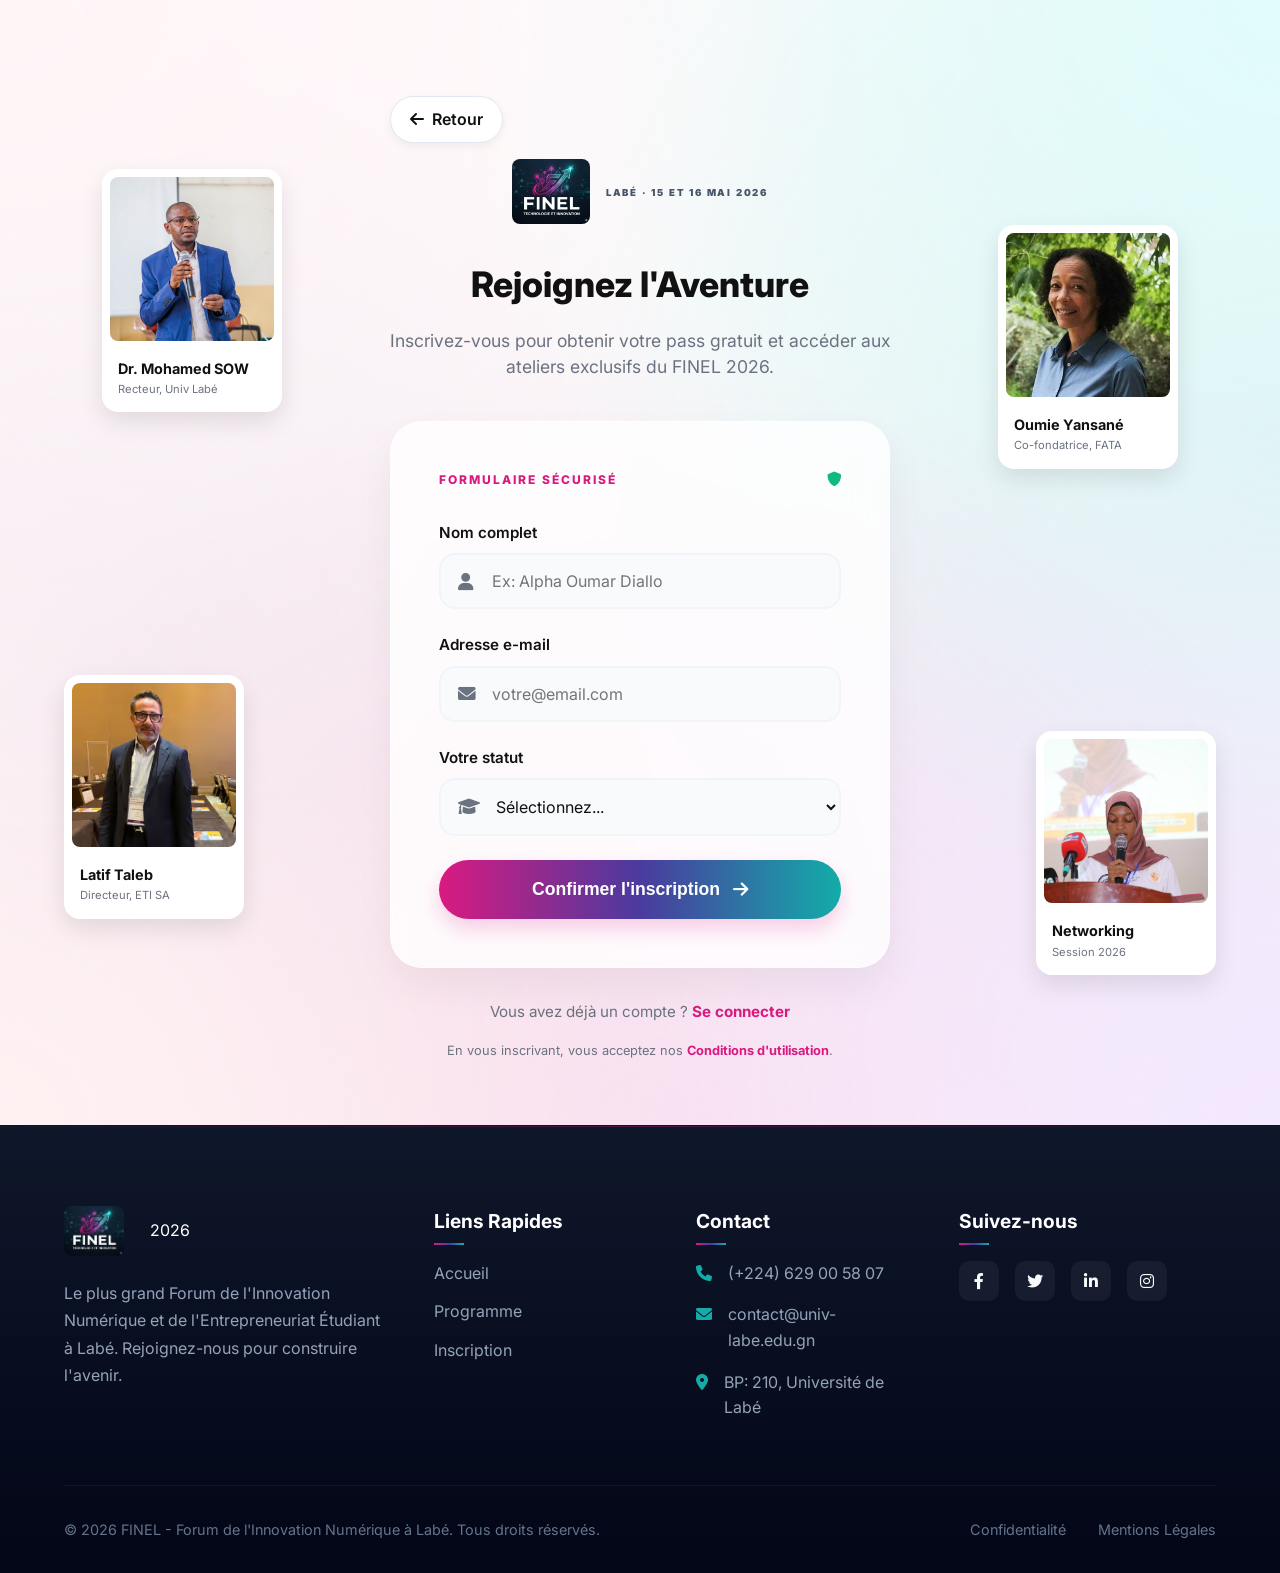
==== inscription.html @ d8000e67 "Ajout des pages" ====
<!DOCTYPE html>
<html lang="fr">
<head>
    <meta charset="UTF-8">
    <meta name="viewport" content="width=device-width, initial-scale=1.0">
    <title>Inscription | FINEL 2026</title>
    <link href="https://fonts.googleapis.com/css2?family=Inter:wght@400;600;700;800&display=swap" rel="stylesheet">
    <link rel="stylesheet" href="https://cdnjs.cloudflare.com/ajax/libs/font-awesome/6.0.0/css/all.min.css">
    <link rel="stylesheet" href="style.css">
</head>
<body>
    <main class="reg-page">
        <div class="mesh-gradient"></div>

        <!-- Floating Cards Décoratives -->
        <div class="floating-card card-1">
            <img src="images/recteur.jpg" alt="Speaker">
            <div class="card-info">
                <h4>Dr. Mohamed SOW</h4>
                <p>Recteur, Univ Labé</p>
            </div>
        </div>
        <div class="floating-card card-2">
            <img src="images/M. Latif Taleb.jpg" alt="Speaker">
            <div class="card-info">
                <h4>Latif Taleb</h4>
                <p>Directeur, ETI SA</p>
            </div>
        </div>
        <div class="floating-card card-3">
            <img src="images/Fata.jpg" alt="Speaker">
            <div class="card-info">
                <h4>Oumie Yansané</h4>
                <p>Co-fondatrice, FATA</p>
            </div>
        </div>
        <div class="floating-card card-4">
            <img src="images/eve4.jpg" alt="Event">
            <div class="card-info">
                <h4>Networking</h4>
                <p>Session 2026</p>
            </div>
        </div>

        <div class="reg-container">
            <div class="back-link-container" style="text-align: left; margin-bottom: 1rem;">
                <a href="javascript:history.back()" class="back-btn">
                    <i class="fas fa-arrow-left"></i> Retour
                </a>
            </div>
            <div class="reg-logo">
                <a href="index.html" class="logo" style="justify-content: center;">
                    <img src="images/Mon logo-FINEL.png" alt="Logo">
                    <div class="logo-text" style="text-align: left;">
                        <div class="logo-sub">LABÉ &middot; 15 ET 16 MAI 2026</div>
                    </div>
                </a>
            </div>

            <div class="reg-header">
                <h2>Rejoignez l'Aventure</h2>
                <p>Inscrivez-vous pour obtenir votre pass gratuit et accéder aux ateliers exclusifs du FINEL 2026.</p>
            </div>

            <div class="reg-form-card">
                <div style="display: flex; justify-content: space-between; align-items: center; margin-bottom: 2rem;">
                    <span style="font-size: 0.75rem; font-weight: 800; color: var(--secondary); text-transform: uppercase; letter-spacing: 2px;">Formulaire sécurisé</span>
                    <i class="fas fa-shield-alt" style="color: #10b981; font-size: 0.9rem;" title="Données protégées"></i>
                </div>
                <form id="registrationForm" onsubmit="showToast(); return false;">
                    <div class="form-group">
                        <label for="nom">Nom complet</label>
                        <div class="input-wrapper">
                            <i class="fas fa-user"></i>
                            <input type="text" id="nom" placeholder="Ex: Alpha Oumar Diallo" required>
                        </div>
                    </div>
                    <div class="form-group">
                        <label for="email">Adresse e-mail</label>
                        <div class="input-wrapper">
                            <i class="fas fa-envelope"></i>
                            <input type="email" id="email" placeholder="votre@email.com" required>
                        </div>
                    </div>
                    <div class="form-group">
                        <label for="statut">Votre statut</label>
                        <div class="input-wrapper">
                            <i class="fas fa-graduation-cap"></i>
                            <select id="statut" required>
                                <option value="">Sélectionnez...</option>
                                <option value="etudiant">Étudiant à l'Université de Labé</option>
                                <option value="externe">Étudiant externe</option>
                                <option value="pro">Professionnel / Entrepreneur</option>
                            </select>
                        </div>
                    </div>
                    <button type="submit" class="btn-reg">
                        <span>Confirmer l'inscription</span>
                        <i class="fas fa-arrow-right"></i>
                    </button>
                </form>
            </div>

            <div class="reg-footer">
                <p>Vous avez déjà un compte ? <a href="#">Se connecter</a></p>
                <p style="margin-top: 1rem; font-size: 0.8rem;">En vous inscrivant, vous acceptez nos <a href="#">Conditions d'utilisation</a>.</p>
            </div>
        </div>
    </main>

    <footer class="footer">
        <div class="footer-container">
            <div class="footer-grid">
                <div class="footer-col footer-about">
                    <a href="index.html" class="logo" style="color: white; margin-bottom: 1.5rem;">
                        <img src="images/Mon logo-FINEL.png" alt="Logo" style="height: 50px; margin-right: 10px; border-radius: 8px;">
                        <span>2026</span>
                    </a>
                    <p>Le plus grand Forum de l'Innovation Numérique et de l'Entrepreneuriat Étudiant à Labé. Rejoignez-nous pour construire l'avenir.</p>
                </div>
                <div class="footer-col footer-links">
                    <h4>Liens Rapides</h4>
                    <ul>
                        <li><a href="index.html">Accueil</a></li>
                        <li><a href="programme.html">Programme</a></li>
                        <li><a href="inscription.html">Inscription</a></li>
                    </ul>
                </div>
                <div class="footer-col footer-contact">
                    <h4>Contact</h4>
                    <div class="footer-contact-info">
                        <div class="footer-contact-item">
                            <i class="fas fa-phone"></i>
                            <span>(+224) 629 00 58 07</span>
                        </div>
                        <div class="footer-contact-item">
                            <i class="fas fa-envelope"></i>
                            <span>contact@univ-labe.edu.gn</span>
                        </div>
                        <div class="footer-contact-item">
                            <i class="fas fa-map-marker-alt"></i>
                            <span>BP: 210, Université de Labé</span>
                        </div>
                    </div>
                </div>
                <div class="footer-col footer-social">
                    <h4>Suivez-nous</h4>
                    <div class="footer-social-links">
                        <a href="#"><i class="fab fa-facebook-f"></i></a>
                        <a href="#"><i class="fab fa-twitter"></i></a>
                        <a href="#"><i class="fab fa-linkedin-in"></i></a>
                        <a href="#"><i class="fab fa-instagram"></i></a>
                    </div>
                </div>
            </div>
            <div class="footer-bottom">
                <p>&copy; 2026 FINEL - Forum de l'Innovation Numérique à Labé. Tous droits réservés.</p>
                <div class="footer-bottom-links">
                    <a href="#">Confidentialité</a>
                    <a href="#">Mentions Légales</a>
                </div>
            </div>
        </div>
    </footer>
    <!-- Custom Toast Notification / Success Modal -->
    <div id="successToast" class="toast-notification">
        <h4>Félicitations !</h4>
        <p>Merci pour votre inscription. Votre pass gratuit est en cours de génération.</p>
        <p>À très bientôt au FINEL !</p>
        <div style="display: flex; gap: 1rem; margin-top: 1rem;">
            <button class="toast-btn" onclick="generateCertificate()">Générer mon attestation</button>
            <button class="toast-btn" style="background: rgba(255,255,255,0.1); border: 1px solid rgba(255,255,255,0.2);" onclick="hideToast()">Fermer</button>
        </div>
    </div>

    <!-- Participant Pass Modal (Hidden by default) -->
    <div id="certificateModal" class="certificate-modal">
        <div class="certificate-content badge-format" id="certificatePrintable">
            <div class="badge-mesh"></div>
            <div class="badge-content">
                <div class="badge-header">
                    <img src="images/Mon logo-FINEL.png" alt="Logo FINEL" class="badge-logo">
                    <div class="badge-event-info">
                        <span class="badge-event-name">FINEL 2026</span>
                        <span class="badge-event-loc">LABÉ &middot; GUINÉE</span>
                    </div>
                </div>
                
                <div class="badge-body">
                    <div class="badge-label">PASS PARTICIPANT OFFICIEL</div>
                    <h2 id="certUserName" class="badge-user-name">ALPHA OUMAR DIALLO</h2>
                    <p class="badge-role">Participant Innovation</p>
                </div>
                
                <div class="badge-footer">
                    <div class="badge-qr">
                        <i class="fas fa-qrcode"></i>
                    </div>
                    <div class="badge-dates">
                        <p>15-16 MAI</p>
                        <p>2026</p>
                    </div>
                </div>
            </div>
            <div class="badge-accent-line"></div>
        </div>
        <div class="cert-actions">
            <button class="toast-btn" onclick="window.print()" style="padding: 1rem 2rem;">Télécharger mon Pass (PDF)</button>
            <button class="toast-btn" style="background: rgba(255,255,255,0.1); border: 1px solid rgba(255,255,255,0.2);" onclick="closeCert()">Retour</button>
        </div>
    </div>

    <script>
        function showToast() {
            const toast = document.getElementById('successToast');
            toast.classList.add('active');
            
            // On ne ferme pas automatiquement si on veut que l'utilisateur génère son attestation
        }

        function hideToast() {
            const toast = document.getElementById('successToast');
            toast.classList.remove('active');
            document.getElementById('registrationForm').reset();
        }

        function generateCertificate() {
            const name = document.getElementById('nom').value;
            if (!name) return;
            
            document.getElementById('certUserName').innerText = name.toUpperCase();
            document.getElementById('successToast').classList.remove('active');
            document.getElementById('certificateModal').classList.add('active');
        }

        function closeCert() {
            document.getElementById('certificateModal').classList.remove('active');
            document.getElementById('registrationForm').reset();
        }
    </script>
</body>
</html>
---- style.css ----
/* Design System */
:root {
  --primary: #4A3B9E; /* Deep Purple */
  --secondary: #D91A80; /* Magenta */
  --accent: #13ACA9; /* Cyan */
  --btn-grad: linear-gradient(90deg, #D91A80 0%, #4A3B9E 50%, #13ACA9 100%);
  --bg-light: #F4F5F7; /* Light Gray from image */
  --bg-dark: #111827;
  --text-main: #111111;
  --text-light: #6b7280;
  --white: #ffffff;
}

* { margin: 0; padding: 0; box-sizing: border-box; }
body { font-family: 'Inter', system-ui, -apple-system, sans-serif; background-color: var(--bg-light); color: var(--text-main); line-height: 1.6; }
a { text-decoration: none; color: inherit; }
ul { list-style: none; }

/* Navigation */
header { background: rgba(244, 245, 247, 0.95); backdrop-filter: blur(10px); position: sticky; top: 0; z-index: 100; box-shadow: 0 4px 6px -1px rgba(0,0,0,0.05); padding: 1rem 5%; display: flex; justify-content: space-between; align-items: center; }
.logo { 
  display: flex; 
  align-items: center; 
  gap: 1rem; 
}

.logo img {
  height: 65px;
  border-radius: 8px;
}

.logo-text {
  display: flex;
  flex-direction: column;
  line-height: 1;
}

.logo-main {
  font-size: 2.2rem;
  font-weight: 800;
  color: var(--text-main);
  letter-spacing: -1px;
}

/* Programme Hero Slider */
.programme-hero {
  position: relative;
  height: 50vh;
  display: flex;
  align-items: center;
  justify-content: center;
  color: white;
  overflow: hidden;
  text-align: center;
}

.programme-hero .hero-slider {
  position: absolute;
  top: 0; left: 0; width: 100%; height: 100%;
  z-index: 0;
}

.programme-hero .hero-content {
  position: relative;
  z-index: 2;
  padding: 0 5%;
}

.programme-hero::after {
  content: '';
  position: absolute;
  top: 0; left: 0; width: 100%; height: 100%;
  background: rgba(15, 23, 42, 0.4);
  z-index: 1;
}

.logo-sub {
  font-size: 0.6rem;
  font-weight: 900;
  color: #475569;
  letter-spacing: 1.8px;
  text-transform: uppercase;
  margin-top: 4px;
}

/* Hide the separate date if it's still in the HTML, we'll merge it */
.header-date { display: none; }

nav { display: flex; gap: 2rem; }
nav a { font-weight: 600; color: var(--text-main); transition: color 0.3s; }
nav a:hover, nav a.active { color: var(--secondary); }

/* The specific Button requested by User */
.btn { 
  display: inline-block; 
  padding: 0.6rem 2rem; 
  background: var(--btn-grad); 
  color: var(--white); 
  font-weight: 500; 
  font-size: 1rem;
  border-radius: 50px; 
  border: 1.5px solid #111; 
  transition: transform 0.2s, box-shadow 0.2s, opacity 0.3s; 
  cursor: pointer; 
}
.btn:hover { 
  transform: translateY(-2px); 
  box-shadow: 0 4px 10px rgba(0,0,0,0.15); 
  opacity: 0.9;
  color: var(--white) !important;
}

.btn-outline { 
  background: transparent; 
  border: 1.5px solid var(--white); 
  color: var(--white); 
  font-weight: 500;
  border-radius: 50px;
}
.btn-outline:hover { 
  background: var(--white); 
  color: #111 !important; 
}

/* Hero Section & Background Slider */
.hero { background: var(--bg-dark); position: relative; overflow: hidden; min-height: 80vh; display: flex; align-items: center; justify-content: center; text-align: center; color: var(--white); padding: 2rem; }
.hero-slider { position: absolute; top: 0; left: 0; width: 100%; height: 100%; z-index: 0; }
.hero-slider .slide { position: absolute; top: 0; left: 0; width: 100%; height: 100%; background-size: cover; background-position: center; opacity: 0; animation: fade 20s infinite; }
.hero-slider .slide:nth-child(1) { background-image: url('images/innovation-technology-be-creative-futuristic-concept.jpg'); animation-delay: 0s; }
.hero-slider .slide:nth-child(2) { background-image: url('images/man-touching-virtual-screen-futuristic-technology-digital-remix.jpg'); animation-delay: 5s; }
.hero-slider .slide:nth-child(3) { background-image: url('images/edwin-andrade-4V1dC_eoCwg-unsplash.jpg'); animation-delay: 10s; }
.hero-slider .slide:nth-child(4) { background-image: url('images/pexels-freestockpro-9275222.jpg'); animation-delay: 15s; }

@keyframes fade {
  0% { opacity: 0; transform: scale(1.05); }
  10%, 25% { opacity: 0.9; transform: scale(1); }
  35% { opacity: 0; transform: scale(1.05); }
  100% { opacity: 0; }
}

.hero::before { content: ""; position: absolute; height: 300px; width: 300px; background: var(--secondary); filter: blur(150px); top: 50%; left: 20%; transform: translateY(-50%); opacity: 0.3; z-index: 1; pointer-events: none;}
.hero::after { content: ""; position: absolute; height: 300px; width: 300px; background: var(--accent); filter: blur(150px); top: 50%; right: 20%; transform: translateY(-50%); opacity: 0.3; z-index: 1; pointer-events: none;}
.hero-content { position: relative; z-index: 2; max-width: 800px; }
.hero h1 { font-size: 4rem; font-weight: 800; line-height: 1.2; margin-bottom: 1.5rem; }
.hero h1 span { background: var(--btn-grad); -webkit-background-clip: text; -webkit-text-fill-color: transparent; }
.hero p { font-size: 1.2rem; color: #cbd5e1; margin-bottom: 2rem; }
.hero-btns { display: flex; gap: 1rem; justify-content: center; }

/* Sections */
section { padding: 5rem 5%; }
.section-title { text-align: center; font-size: 2.5rem; color: var(--text-main); margin-bottom: 3rem; font-weight: 700; }

/* Features / Cards */
.grid { display: grid; grid-template-columns: repeat(auto-fit, minmax(300px, 1fr)); gap: 2rem; }
.card { background: var(--white); padding: 2rem; border-radius: 1rem; box-shadow: 0 10px 15px -3px rgba(0,0,0,0.05); transition: transform 0.3s, box-shadow 0.3s; text-align: center; border: 1.5px solid transparent; }
.card:hover { transform: translateY(-10px); box-shadow: 0 20px 25px -5px rgba(0,0,0,0.1); border-color: var(--primary); }
.card-icon { height: 60px; width: 60px; background: var(--btn-grad); color: var(--white); border-radius: 50%; display: flex; align-items: center; justify-content: center; font-size: 1.5rem; margin: 0 auto 1.5rem; }
.card h3 { font-size: 1.25rem; color: var(--text-main); margin-bottom: 1rem; }
.card p { color: var(--text-light); }

/* Schedule */
.timeline { max-width: 800px; margin: 0 auto; position: relative; padding-left: 2rem; border-left: 3px solid #e2e8f0; }
.timeline-item { position: relative; margin-bottom: 3rem; }
.timeline-item::before { content: ""; position: absolute; left: -2.45rem; top: 0; height: 1.5rem; width: 1.5rem; background: var(--btn-grad); border: 2.5px solid var(--text-main); border-radius: 50%; }
.timeline-time { font-weight: 700; background: var(--btn-grad); -webkit-background-clip: text; -webkit-text-fill-color: transparent; margin-bottom: 0.5rem; }
.timeline-content { background: var(--white); padding: 1.5rem; border-radius: 0.5rem; box-shadow: 0 4px 6px rgba(0,0,0,0.05); border: 1px solid #e2e8f0; }
.timeline-content h4 { color: var(--text-main); font-size: 1.2rem; }

/* Form */
.form-container { max-width: 600px; margin: 0 auto; background: var(--white); padding: 3rem; border-radius: 1rem; box-shadow: 0 10px 15px rgba(0,0,0,0.05); border: 1px solid #e2e8f0; }
.form-group { margin-bottom: 1.5rem; }
.form-group label { display: block; margin-bottom: 0.5rem; font-weight: 600; color: var(--text-main); }
.form-group input, .form-group select, .form-group textarea { width: 100%; padding: 0.75rem 1rem; border: 1px solid #cbd5e1; border-radius: 0.5rem; font-family: inherit; font-size: 1rem; transition: border-color 0.3s; }
.form-group input:focus, .form-group select:focus, .form-group textarea:focus { outline: none; border-color: var(--primary); box-shadow: 0 0 0 3px rgba(74, 59, 158, 0.1); }
.form-submit { width: 100%; font-size: 1.1rem; padding: 1rem; cursor: pointer; }

/* Gallery Section */
.gallery-grid {
  display: grid;
  grid-template-columns: repeat(auto-fit, minmax(350px, 1fr));
  gap: 2rem;
}
.gallery-item {
  width: 100%;
  height: 350px;
  object-fit: cover;
  border-radius: 12px;
  transition: transform 0.3s, box-shadow 0.3s;
  box-shadow: 0 4px 6px rgba(0,0,0,0.05);
  border: 1px solid #e2e8f0;
}
.gallery-item:hover {
  transform: scale(1.03);
  box-shadow: 0 15px 30px rgba(0,0,0,0.1);
  z-index: 2;
  position: relative;
}

/* Speakers Section */
.speakers-section {
  background: var(--white);
  padding: 5rem 5%;
}

.speakers-grid {
  display: grid;
  grid-template-columns: repeat(auto-fit, minmax(300px, 1fr));
  gap: 3rem;
  max-width: 1200px;
  margin: 0 auto;
}

.speaker-card {
  text-align: center;
  padding: 2rem;
  border-radius: 1.5rem;
  background: var(--bg-light);
  transition: transform 0.3s;
  border: 1px solid #e2e8f0;
}

.speaker-card:hover {
  transform: translateY(-10px);
  box-shadow: 0 20px 25px -5px rgba(0, 0, 0, 0.1);
}

.speaker-image {
  width: 200px;
  height: 200px;
  margin: 0 auto 1.5rem;
  border-radius: 50%;
  overflow: hidden;
  border: 4px solid var(--white);
  box-shadow: 0 10px 15px rgba(0, 0, 0, 0.1);
}

.speaker-image img {
  width: 100%;
  height: 100%;
  object-fit: cover;
}

.speaker-info h3 {
  font-size: 1.5rem;
  color: var(--text-main);
  margin-bottom: 0.5rem;
}

.speaker-role {
  color: var(--secondary);
  font-weight: 600;
  font-size: 0.9rem;
  margin-bottom: 1rem;
  text-transform: uppercase;
  letter-spacing: 1px;
}

.speaker-quote {
  font-style: italic;
  color: var(--text-light);
  line-height: 1.6;
}

/* Partners Section */
.partners-section {
  background: #f8fafc;
  padding: 5rem 5%;
}

.partners-grid {
  display: grid;
  grid-template-columns: repeat(auto-fit, minmax(220px, 1fr));
  gap: 2rem;
  max-width: 1200px;
  margin: 0 auto;
  align-items: center;
}

.partner-card {
  background: var(--white);
  padding: 1.5rem;
  border-radius: 1rem;
  display: flex;
  align-items: center;
  justify-content: center;
  height: 150px;
  box-shadow: 0 4px 6px -1px rgba(0, 0, 0, 0.05);
  transition: all 0.3s ease;
}

.partner-card:hover {
  transform: translateY(-5px);
  box-shadow: 0 10px 15px -3px rgba(0, 0, 0, 0.1);
}

.partner-card img {
  max-width: 100%;
  max-height: 100%;
  object-fit: contain;
}

/* Video & Info Section */
.video-info-section {
  display: flex;
  gap: 2rem;
  padding: 5rem 5%;
  background: linear-gradient(135deg, #f8fafc 0%, #f1f5f9 100%);
  color: var(--text-main);
  position: relative;
  overflow: hidden;
  align-items: stretch;
}

.video-info-section::before {
  content: "";
  position: absolute;
  top: -100px;
  right: -100px;
  width: 400px;
  height: 400px;
  background: radial-gradient(circle, rgba(217, 26, 128, 0.2) 0%, transparent 70%);
  filter: blur(50px);
  z-index: 0;
}

.video-container {
  flex: 2;
  background: #000;
  border-radius: 1.5rem;
  overflow: hidden;
  position: relative;
  min-height: 400px;
  border: 1px solid rgba(255, 255, 255, 0.1);
  display: flex;
  flex-direction: column;
}

.video-placeholder {
  flex: 1;
  display: flex;
  flex-direction: column;
  align-items: center;
  justify-content: center;
  color: var(--white);
  opacity: 0.6;
}

.video-placeholder i {
  font-size: 5rem;
  margin-bottom: 1rem;
}

.video-controls {
  position: absolute;
  bottom: 20px;
  right: 20px;
  display: flex;
  gap: 10px;
}

.video-controls button {
  background: rgba(0, 0, 0, 0.5);
  border: 1px solid rgba(255, 255, 255, 0.2);
  color: white;
  width: 40px;
  height: 40px;
  border-radius: 8px;
  cursor: pointer;
  display: flex;
  align-items: center;
  justify-content: center;
}

.info-card {
  flex: 1;
  background: var(--white);
  border-radius: 1.5rem;
  overflow: hidden;
  border: 1px solid #e2e8f0;
  display: flex;
  flex-direction: column;
  box-shadow: 0 10px 25px rgba(0, 0, 0, 0.05);
}

.info-card-image {
  height: 200px;
  position: relative;
}

.info-card-image img {
  width: 100%;
  height: 100%;
  object-fit: cover;
}

.info-card-image::after {
  content: "";
  position: absolute;
  top: 0;
  left: 0;
  width: 100%;
  height: 100%;
  background: linear-gradient(to bottom, transparent, rgba(255, 255, 255, 0.9));
}

.info-card-content {
  padding: 2rem;
  flex: 1;
  display: flex;
  flex-direction: column;
}

.info-card-content h3 {
  color: var(--text-main);
  font-size: 1.75rem;
  margin-bottom: 1rem;
  line-height: 1.3;
}

.info-card-content p {
  color: var(--text-light);
  margin-bottom: 2rem;
  font-size: 1rem;
}

.btn-gradient-card {
  margin-top: auto;
  display: block;
  text-align: center;
  padding: 1rem;
  background: var(--btn-grad);
  color: white;
  border-radius: 50px;
  font-weight: 700;
  transition: transform 0.3s;
}

.btn-gradient-card:hover {
  transform: scale(1.05);
}

/* CTA Section with Background Slider */
.cta-section {
  position: relative;
  padding: 6rem 5%;
  display: flex;
  align-items: center;
  justify-content: center;
  text-align: center;
  color: white;
  overflow: hidden;
}

.cta-slider {
  position: absolute;
  top: 0; left: 0; width: 100%; height: 100%;
  z-index: 0;
}

.cta-slide {
  position: absolute;
  top: 0; left: 0; width: 100%; height: 100%;
  background-size: cover;
  background-position: center;
  opacity: 0;
  animation: ctaFade 16s infinite;
}

.cta-slide:nth-child(1) { animation-delay: 0s; }
.cta-slide:nth-child(2) { animation-delay: 4s; }
.cta-slide:nth-child(3) { animation-delay: 8s; }
.cta-slide:nth-child(4) { animation-delay: 12s; }

@keyframes ctaFade {
  0% { opacity: 0; transform: scale(1.1); }
  10%, 25% { opacity: 0.8; transform: scale(1); }
  35% { opacity: 0; transform: scale(1.1); }
  100% { opacity: 0; }
}

.cta-section::before {
  content: "";
  position: absolute;
  top: 0; left: 0; width: 100%; height: 100%;
  background: rgba(15, 23, 42, 0.4);
  z-index: 1;
}

.cta-content {
  position: relative;
  z-index: 2;
  background: rgba(255, 255, 255, 0.05);
  backdrop-filter: blur(15px);
  padding: 4rem;
  border-radius: 3rem;
  border: 1px solid rgba(255, 255, 255, 0.1);
  max-width: 850px;
  box-shadow: 0 30px 60px rgba(0, 0, 0, 0.4);
}

.cta-content h2 {
  font-size: 2.5rem;
  margin-bottom: 1rem;
  font-weight: 800;
  letter-spacing: -1px;
}

.cta-content p {
  font-size: 1.1rem;
  color: rgba(255, 255, 255, 0.8);
  margin-bottom: 2.5rem;
  max-width: 500px;
  margin-left: auto;
  margin-right: auto;
}

.cta-content .btn {
  font-size: 1.1rem;
  padding: 1.2rem 3rem;
  box-shadow: 0 10px 20px rgba(217, 26, 128, 0.3);
}

/* --- MODIFIED FOOTER --- */
.footer {
  background: linear-gradient(180deg, #0f172a 0%, #020617 100%);
  color: #f8fafc;
  padding: 5rem 5% 2rem;
  font-family: 'Inter', sans-serif;
  position: relative;
  overflow: hidden;
  border-top: 1px solid rgba(255, 255, 255, 0.05);
}

.footer::before {
  content: "";
  position: absolute;
  top: 0;
  left: 0;
  width: 100%;
  height: 1px;
  background: linear-gradient(90deg, transparent, rgba(217, 26, 128, 0.3), transparent);
}

.footer-container {
  max-width: 1200px;
  margin: 0 auto;
}

.footer-grid {
  display: grid;
  grid-template-columns: 1.5fr 1fr 1fr 1.2fr;
  gap: 3rem;
  margin-bottom: 4rem;
}

.footer-col h4 {
  color: var(--white);
  font-size: 1.2rem;
  font-weight: 700;
  margin-bottom: 1.5rem;
  position: relative;
}

.footer-col h4::after {
  content: "";
  position: absolute;
  left: 0;
  bottom: -8px;
  width: 30px;
  height: 2px;
  background: var(--btn-grad);
}

.footer-about p {
  color: #94a3b8;
  line-height: 1.7;
  margin-top: 1rem;
}

.footer-links ul li {
  margin-bottom: 0.8rem;
}

.footer-links ul li a {
  color: #94a3b8;
  transition: all 0.3s ease;
  display: flex;
  align-items: center;
  gap: 8px;
}

.footer-links ul li a:hover {
  color: var(--secondary);
  padding-left: 5px;
}

.footer-contact-info {
  display: flex;
  flex-direction: column;
  gap: 1rem;
}

.footer-contact-item {
  display: flex;
  gap: 1rem;
  color: #94a3b8;
}

.footer-contact-item i {
  color: var(--accent);
  margin-top: 4px;
}

.footer-social-links {
  display: flex;
  gap: 1rem;
}

.footer-social-links a {
  width: 40px;
  height: 40px;
  background: rgba(255, 255, 255, 0.05);
  border-radius: 10px;
  display: flex;
  align-items: center;
  justify-content: center;
  color: #f8fafc;
  transition: all 0.4s cubic-bezier(0.175, 0.885, 0.32, 1.275);
}

.footer-social-links a:hover {
  background: var(--btn-grad);
  transform: translateY(-5px) rotate(8deg);
  color: white;
  box-shadow: 0 10px 20px rgba(0,0,0,0.3);
}

.footer-bottom {
  padding-top: 2rem;
  border-top: 1px solid rgba(255, 255, 255, 0.05);
  display: flex;
  justify-content: space-between;
  align-items: center;
  flex-wrap: wrap;
  gap: 1rem;
}

.footer-bottom p {
  color: #64748b;
  font-size: 0.9rem;
}

.footer-bottom-links {
  display: flex;
  gap: 2rem;
}

.footer-bottom-links a {
  color: #64748b;
  font-size: 0.9rem;
  transition: color 0.3s;
}

.footer-bottom-links a:hover {
  color: white;
}

/* Reasons Section */
.reasons-section {
  padding: 8rem 5%;
  background: 
    radial-gradient(circle at 10% 20%, rgba(217, 26, 128, 0.1) 0%, transparent 40%),
    radial-gradient(circle at 90% 80%, rgba(19, 172, 169, 0.1) 0%, transparent 40%),
    radial-gradient(circle at 50% 50%, rgba(74, 59, 158, 0.05) 0%, transparent 50%),
    #fffafb;
  position: relative;
  overflow: hidden;
}

.reasons-section::before {
  content: '';
  position: absolute;
  top: 0; left: 0; width: 100%; height: 100%;
  background: url('images/pattern.png'); /* If available, or just omit */
  opacity: 0.03;
  pointer-events: none;
}

.cards-grid {
  display: grid;
  grid-template-columns: repeat(auto-fit, minmax(300px, 1fr));
  gap: 3rem;
  max-width: 1200px;
  margin: 0 auto;
}

.feature-card {
  background: rgba(255, 255, 255, 0.7);
  backdrop-filter: blur(10px);
  padding: 3rem 2rem;
  border-radius: 2rem;
  border: 1px solid rgba(255, 255, 255, 0.8);
  box-shadow: 0 10px 30px rgba(0, 0, 0, 0.03);
  text-align: center;
  transition: all 0.4s cubic-bezier(0.175, 0.885, 0.32, 1.275);
  position: relative;
  overflow: hidden;
}

.feature-card:hover {
  transform: translateY(-15px);
  box-shadow: 0 20px 40px rgba(0, 0, 0, 0.08);
  border-color: var(--secondary);
  background: white;
}

.feature-icon-wrapper {
  width: 80px;
  height: 80px;
  background: var(--btn-grad);
  border-radius: 22px;
  display: flex;
  align-items: center;
  justify-content: center;
  margin: 0 auto 2rem;
  color: white;
  font-size: 2rem;
  transform: rotate(-10deg);
  transition: transform 0.4s;
  box-shadow: 0 10px 20px rgba(217, 26, 128, 0.2);
}

.feature-card:hover .feature-icon-wrapper {
  transform: rotate(0deg) scale(1.1);
}

.feature-card h3 {
  font-size: 1.5rem;
  margin-bottom: 1rem;
  color: var(--text-main);
  font-weight: 800;
}

.feature-card p {
  color: var(--text-light);
  line-height: 1.7;
  font-size: 1rem;
}

.feature-card::after {
  content: '';
  position: absolute;
  bottom: -50px;
  right: -50px;
  width: 100px;
  height: 100px;
  background: var(--btn-grad);
  opacity: 0.05;
  border-radius: 50%;
  transition: all 0.4s;
}

.feature-card:hover::after {
  transform: scale(2);
  opacity: 0.1;
}

/* Map Section */
.map-section {
  padding: 5rem 5%;
  background-color: var(--white);
}

.map-wrapper {
  display: grid;
  grid-template-columns: 1.2fr 1fr;
  gap: 3rem;
  align-items: center;
  max-width: 1200px;
  margin: 0 auto;
  background: var(--bg-light);
  padding: 2rem;
  border-radius: 2rem;
  box-shadow: 0 15px 35px rgba(0, 0, 0, 0.05);
}

.map-container {
  height: 400px;
  border-radius: 1.5rem;
  overflow: hidden;
  box-shadow: 0 10px 20px rgba(0, 0, 0, 0.1);
  border: 4px solid var(--white);
}

.map-container iframe {
  width: 100%;
  height: 100%;
  border: 0;
  filter: grayscale(0.2);
  transition: filter 0.5s;
}

.map-container:hover iframe {
  filter: grayscale(0);
}

.map-info-content h3 {
  font-size: 2rem;
  font-weight: 800;
  color: var(--text-main);
  margin-bottom: 1.5rem;
  line-height: 1.2;
}

.location-details {
  display: flex;
  flex-direction: column;
  gap: 1.5rem;
  margin-bottom: 2rem;
}

.detail-item {
  display: flex;
  gap: 1rem;
  align-items: flex-start;
}

.detail-item i {
  color: var(--secondary);
  font-size: 1.2rem;
  margin-top: 0.2rem;
}

.detail-item p {
  color: var(--text-light);
  line-height: 1.6;
}

.location-btn {
  display: inline-flex;
  align-items: center;
  gap: 0.5rem;
  color: var(--primary);
  font-weight: 700;
  text-decoration: none;
}

/* Custom Toast Notification */
.toast-notification {
  position: fixed;
  top: 50%;
  left: 50%;
  transform: translate(-50%, -50%) scale(0.5);
  background: rgba(15, 23, 42, 0.98);
  backdrop-filter: blur(15px);
  color: white;
  padding: 3rem;
  border-radius: 2rem;
  box-shadow: 0 40px 100px rgba(0, 0, 0, 0.5);
  z-index: 9999;
  display: flex;
  flex-direction: column;
  align-items: center;
  gap: 1.2rem;
  transition: all 0.5s cubic-bezier(0.175, 0.885, 0.32, 1.275);
  text-align: center;
  border: 1px solid rgba(255, 255, 255, 0.1);
  width: 90%;
  max-width: 450px;
  opacity: 0;
  pointer-events: none;
}

.toast-notification.active {
  transform: translate(-50%, -50%) scale(1);
  opacity: 1;
  pointer-events: auto;
}

.toast-notification h4 {
  margin: 0;
  color: #13ACA9; /* Cyan */
  font-size: 1.2rem;
  font-weight: 800;
}

.toast-notification p {
  margin: 0;
  font-size: 1rem;
  line-height: 1.5;
}

.toast-btn {
  background: var(--btn-grad);
  border: none;
  color: white;
  padding: 0.6rem 2rem;
  border-radius: 50px;
  font-weight: 700;
  cursor: pointer;
  margin-top: 0.8rem;
  transition: transform 0.3s;
}

.toast-btn:hover {
  transform: scale(1.05);
}

/* Certificate Styles */
.certificate-modal {
  position: fixed;
  top: 0; left: 0; width: 100%; height: 100%;
  background: rgba(15, 23, 42, 0.95);
  backdrop-filter: blur(15px);
  z-index: 10000;
  display: flex;
  flex-direction: column;
  align-items: center;
  justify-content: center;
  opacity: 0;
  pointer-events: none;
  transition: opacity 0.5s;
  padding: 2rem;
}

.certificate-modal.active {
  opacity: 1;
  pointer-events: auto;
}

/* Participant Badge Styles */
.badge-format {
  background: #0f172a;
  width: 400px;
  height: 550px;
  border-radius: 2rem;
  padding: 0;
  overflow: hidden;
  position: relative;
  color: white;
  display: flex;
  flex-direction: column;
}

.badge-mesh {
  position: absolute;
  top: 0; left: 0; width: 100%; height: 100%;
  background: 
    radial-gradient(circle at 0% 0%, rgba(217, 26, 128, 0.3) 0%, transparent 60%),
    radial-gradient(circle at 100% 100%, rgba(19, 172, 169, 0.3) 0%, transparent 60%);
  z-index: 1;
}

.badge-content {
  position: relative;
  z-index: 2;
  height: 100%;
  display: flex;
  flex-direction: column;
  padding: 2.5rem;
}

.badge-header {
  display: flex;
  align-items: center;
  gap: 1rem;
  margin-bottom: 3rem;
}

.badge-logo {
  height: 60px;
  border-radius: 10px;
  border: 1px solid rgba(255, 255, 255, 0.2);
}

.badge-event-info {
  display: flex;
  flex-direction: column;
}

.badge-event-name {
  font-weight: 800;
  font-size: 1.4rem;
  letter-spacing: -0.5px;
}

.badge-event-loc {
  font-size: 0.7rem;
  font-weight: 700;
  color: #94a3b8;
  letter-spacing: 2px;
}

.badge-body {
  flex-grow: 1;
  display: flex;
  flex-direction: column;
  justify-content: center;
}

.badge-label {
  font-size: 0.7rem;
  font-weight: 800;
  color: var(--secondary);
  letter-spacing: 3px;
  margin-bottom: 1rem;
}

.badge-user-name {
  font-size: 2.2rem;
  font-weight: 900;
  line-height: 1.1;
  margin-bottom: 0.5rem;
  word-break: break-word;
}

.badge-role {
  font-size: 1rem;
  color: #cbd5e1;
  font-weight: 600;
}

.badge-footer {
  margin-top: auto;
  display: flex;
  justify-content: space-between;
  align-items: flex-end;
  border-top: 1px solid rgba(255, 255, 255, 0.1);
  padding-top: 2rem;
}

.badge-qr {
  font-size: 4rem;
  opacity: 0.8;
}

.badge-dates {
  text-align: right;
  font-weight: 800;
  line-height: 1;
}

.badge-dates p:first-child {
  font-size: 1.5rem;
  margin-bottom: 0.2rem;
}

.badge-dates p:last-child {
  font-size: 1rem;
  color: var(--secondary);
}

.badge-accent-line {
  position: absolute;
  bottom: 0; left: 0; width: 100%; height: 8px;
  background: var(--btn-grad);
}

.cert-actions { margin-top: 2rem; display: flex; gap: 1rem; }

/* Print Styles */
@media print {
  @page {
    margin: 0;
    size: portrait;
  }
  
  /* Masquer tout le contenu du site */
  header, footer, main, .toast-notification, .cert-actions {
    display: none !important;
  }

  /* Afficher uniquement la modale et le pass */
  .certificate-modal {
    display: block !important;
    position: absolute !important;
    top: 0 !important;
    left: 0 !important;
    width: 100% !important;
    height: 100% !important;
    background: white !important;
    opacity: 1 !important;
    visibility: visible !important;
    padding: 0 !important;
    margin: 0 !important;
  }

  #certificatePrintable {
    display: flex !important;
    visibility: visible !important;
    position: fixed !important;
    left: 50% !important;
    top: 50% !important;
    transform: translate(-50%, -50%) !important;
    width: 400px !important;
    height: 550px !important;
    box-shadow: none !important;
    -webkit-print-color-adjust: exact !important;
    print-color-adjust: exact !important;
  }

  #certificatePrintable * {
    visibility: visible !important;
  }
}

@media (max-width: 992px) {
  .map-wrapper {
    grid-template-columns: 1fr;
    gap: 2rem;
    padding: 1.5rem;
  }
  .map-container {
    height: 350px;
    order: 1;
  }
  .map-info-content {
    order: 2;
    text-align: center;
  }
  .location-details {
    align-items: center;
  }
  .detail-item {
    text-align: center;
    flex-direction: column;
    align-items: center;
  }
}

/* Workshops Section */
.workshops-section {
  padding: 5rem 5%;
  background-color: var(--bg-light);
}

.workshops-grid {
  display: grid;
  grid-template-columns: repeat(auto-fit, minmax(350px, 1fr));
  gap: 2rem;
  max-width: 1200px;
  margin: 0 auto;
}

.workshop-card {
  background: var(--white);
  padding: 2.5rem 2rem;
  border-radius: 1.5rem;
  border: 1px solid #e2e8f0;
  transition: all 0.3s ease;
  position: relative;
  display: flex;
  flex-direction: column;
}

.workshop-card:hover {
  transform: translateY(-10px);
  box-shadow: 0 20px 25px -5px rgba(0, 0, 0, 0.1);
  border-color: var(--primary);
}

.workshop-badge {
  display: inline-block;
  background: var(--bg-dark);
  color: var(--white);
  padding: 0.3rem 0.8rem;
  border-radius: 50px;
  font-size: 0.8rem;
  font-weight: 700;
  margin-bottom: 1rem;
  width: fit-content;
}

.workshop-organizer {
  font-size: 0.85rem;
  font-weight: 700;
  color: var(--secondary);
  text-transform: uppercase;
  letter-spacing: 1px;
  margin-bottom: 0.5rem;
}

.workshop-card h3 {
  font-size: 1.3rem;
  color: var(--text-main);
  margin-bottom: 1rem;
  line-height: 1.4;
}

.workshop-card p {
  color: var(--text-light);
  font-size: 0.95rem;
  line-height: 1.6;
}

.online-tag {
  background: #10b981;
  color: white;
  padding: 0.1rem 0.5rem;
  border-radius: 4px;
  font-size: 0.7rem;
  margin-left: 5px;
  vertical-align: middle;
}

/* Responsiveness for workshops */
@media (max-width: 768px) {
  .workshops-grid {
    grid-template-columns: 1fr;
  }
}

/* Responsiveness for footer */
@media (max-width: 992px) {
  .footer-grid {
    grid-template-columns: 1fr 1fr;
  }
}

@media (max-width: 600px) {
  .footer-grid {
    grid-template-columns: 1fr;
    gap: 2.5rem;
  }
  .footer-bottom {
    flex-direction: column;
    text-align: center;
  }
}


/* Responsiveness */
@media (max-width: 992px) {
  .video-info-section {
    flex-direction: column;
  }
}

@media (max-width: 768px) {
  .hero h1 { font-size: 2.5rem; }
  nav { display: none; } 
  .hero-btns { flex-direction: column; }
  .footer-enhanced { padding: 3rem 5% 2rem; }
  .footer-brand .logo { font-size: 1.5rem; }
}

/* Registration Page - Web Summit Style */
.reg-page {
  background-color: #fffafb;
  min-height: 100vh;
  position: relative;
  overflow: hidden;
  display: flex;
  flex-direction: column;
  align-items: center;
  padding: 4rem 1rem;
}

.mesh-gradient {
  position: absolute;
  top: 0;
  left: 0;
  width: 100%;
  height: 100%;
  background: 
    radial-gradient(circle at 0% 0%, #fff5f7 0%, transparent 50%),
    radial-gradient(circle at 100% 0%, #e0fcfb 0%, transparent 50%),
    radial-gradient(circle at 100% 100%, #f3e8ff 0%, transparent 50%),
    radial-gradient(circle at 0% 100%, #fff1f2 0%, transparent 50%),
    radial-gradient(circle at 50% 100%, rgba(217, 26, 128, 0.15) 0%, transparent 60%),
    radial-gradient(circle at 100% 40%, rgba(19, 172, 169, 0.15) 0%, transparent 50%),
    radial-gradient(circle at 10% 60%, rgba(74, 59, 158, 0.1) 0%, transparent 50%);
  z-index: 0;
  pointer-events: none;
}

.floating-card {
  position: absolute;
  width: 180px;
  background: white;
  padding: 0.5rem;
  border-radius: 1rem;
  box-shadow: 0 10px 25px rgba(0,0,0,0.1);
  z-index: 1;
  display: flex;
  flex-direction: column;
  gap: 0.5rem;
  animation: floatCard 6s ease-in-out infinite;
}

@keyframes floatCard {
  0%, 100% { transform: translateY(0) rotate(var(--rotation)); }
  50% { transform: translateY(-20px) rotate(var(--rotation)); }
}

.floating-card img {
  width: 100%;
  aspect-ratio: 1;
  object-fit: cover;
  border-radius: 0.5rem;
}

.floating-card .card-info {
  padding: 0.5rem;
}

.floating-card .card-info h4 {
  font-size: 0.9rem;
  margin-bottom: 0.2rem;
  color: var(--text-main);
}

.floating-card .card-info p {
  font-size: 0.7rem;
  color: var(--text-light);
  line-height: 1.2;
}

.reg-container {
  position: relative;
  z-index: 10;
  width: 100%;
  max-width: 500px;
  text-align: center;
  margin-top: 2rem;
}

.back-btn {
  display: inline-flex;
  align-items: center;
  gap: 0.5rem;
  padding: 0.6rem 1.2rem;
  background: white;
  color: var(--text-main);
  font-weight: 600;
  text-decoration: none;
  border-radius: 50px;
  box-shadow: 0 4px 10px rgba(0,0,0,0.05);
  border: 1px solid #e2e8f0;
  transition: all 0.3s ease;
  cursor: pointer;
}

.back-btn:hover {
  transform: translateY(-2px);
  box-shadow: 0 8px 15px rgba(0,0,0,0.1);
  border-color: var(--primary);
  color: var(--primary);
}

.reg-logo {
  margin-bottom: 2rem;
  display: flex;
  justify-content: center;
}

.reg-header h2 {
  font-size: 2.2rem;
  font-weight: 800;
  margin-bottom: 1rem;
  color: var(--text-main);
}

.reg-header p {
  color: var(--text-light);
  margin-bottom: 2.5rem;
  font-size: 1.1rem;
  line-height: 1.5;
}

.reg-form-card {
  background: rgba(255, 255, 255, 0.8);
  backdrop-filter: blur(15px);
  padding: 3rem;
  border-radius: 2rem;
  box-shadow: 
    0 20px 40px rgba(0, 0, 0, 0.05),
    0 1px 3px rgba(0, 0, 0, 0.02);
  border: 1px solid rgba(255, 255, 255, 0.6);
  text-align: left;
  transition: transform 0.3s ease;
}

.reg-form-card .form-group {
  margin-bottom: 1.5rem;
}

.reg-form-card label {
  display: block;
  margin-bottom: 0.5rem;
  font-weight: 600;
  color: var(--text-main);
  font-size: 0.95rem;
}

.reg-form-card:hover {
  transform: translateY(-5px);
}

.input-wrapper {
  position: relative;
  display: flex;
  align-items: center;
}

.input-wrapper i {
  position: absolute;
  left: 1.2rem;
  color: var(--text-light);
  font-size: 1.1rem;
  transition: color 0.3s;
}

.reg-form-card input, .reg-form-card select, .reg-form-card textarea {
  width: 100%;
  border: 2px solid #f1f5f9;
  background: #f8fafc;
  padding: 1rem 1rem 1rem 3.2rem;
  border-radius: 1rem;
  font-family: inherit;
  font-size: 1rem;
  color: var(--text-main);
  transition: all 0.3s cubic-bezier(0.4, 0, 0.2, 1);
}

.reg-form-card select {
  cursor: pointer;
}

.reg-form-card input:focus, .reg-form-card select:focus {
  background: white;
  border-color: var(--secondary);
  outline: none;
  box-shadow: 0 0 0 4px rgba(217, 26, 128, 0.1);
}

.input-wrapper:focus-within i {
  color: var(--secondary);
}

.btn-reg {
  width: 100%;
  padding: 1.2rem;
  font-size: 1.1rem;
  font-weight: 700;
  border-radius: 50px;
  margin-top: 1.5rem;
  border: none;
  background: var(--btn-grad);
  color: white;
  cursor: pointer;
  display: flex;
  align-items: center;
  justify-content: center;
  gap: 0.8rem;
  transition: all 0.3s cubic-bezier(0.175, 0.885, 0.32, 1.275);
  box-shadow: 0 10px 20px rgba(217, 26, 128, 0.2);
}

.btn-reg:hover {
  transform: scale(1.03) translateY(-2px);
  box-shadow: 0 15px 30px rgba(217, 26, 128, 0.3);
}

.btn-reg i {
  transition: transform 0.3s;
}

.btn-reg:hover i {
  transform: translateX(5px);
}

.reg-footer {
  margin-top: 2rem;
  font-size: 0.95rem;
  color: var(--text-light);
}

.reg-footer a {
  color: var(--secondary);
  font-weight: 700;
}

/* Specific Positions for Floating Cards */
.card-1 { top: 15%; left: 8%; --rotation: -10deg; }
.card-2 { top: 60%; left: 5%; --rotation: 8deg; animation-delay: 1s; }
.card-3 { top: 20%; right: 8%; --rotation: 12deg; animation-delay: 2s; }
.card-4 { top: 65%; right: 5%; --rotation: -5deg; animation-delay: 3s; }

@media (max-width: 1024px) {
  .floating-card { width: 150px; }
  .card-1, .card-2, .card-3, .card-4 { opacity: 0.4; }
}

@media (max-width: 768px) {
  .floating-card { display: none; }
  .reg-header h2 { font-size: 1.8rem; }
  .reg-form-card { padding: 1.5rem; }
}
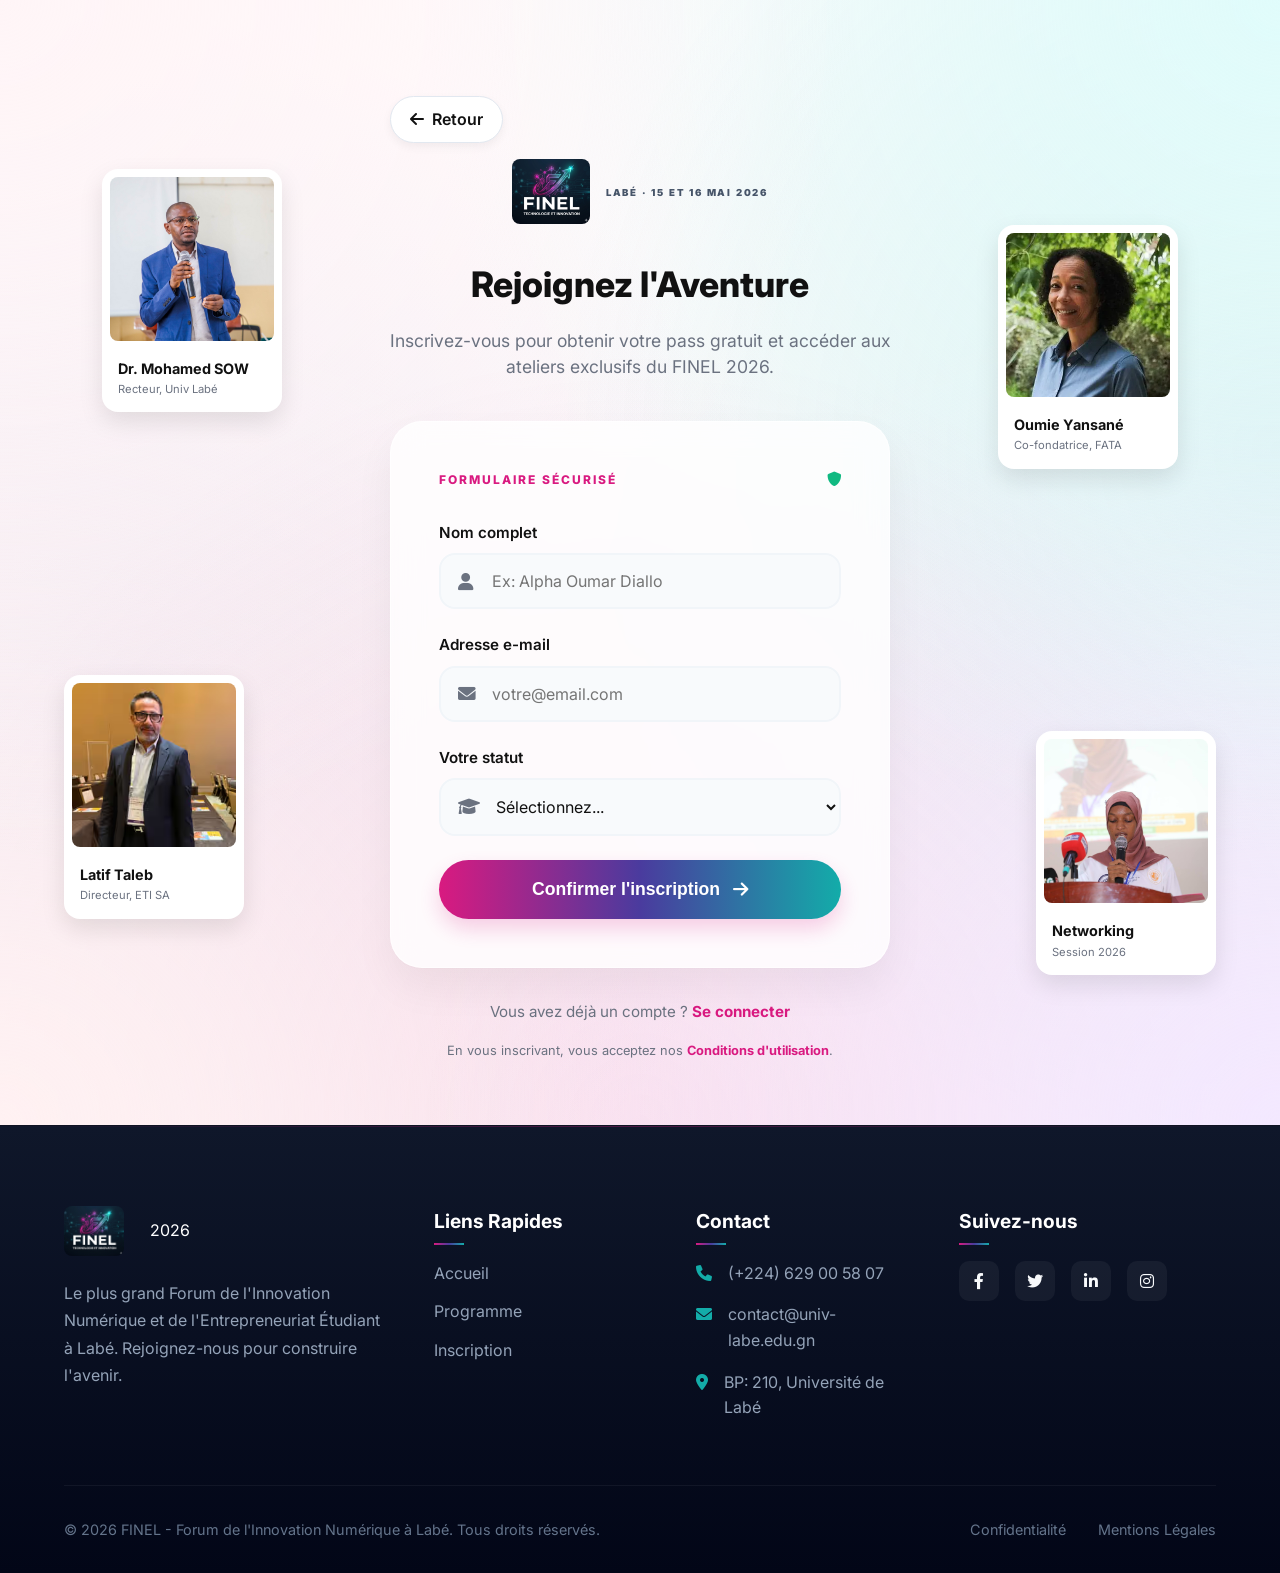
==== commit 83dc61c0: "feat: implement professional mobile navigation and responsive header" ====
--- a/inscription.html
+++ b/inscription.html
@@ -1,5 +1,6 @@
 <!DOCTYPE html>
 <html lang="fr">
+
 <head>
     <meta charset="UTF-8">
     <meta name="viewport" content="width=device-width, initial-scale=1.0">
@@ -8,6 +9,7 @@
     <link rel="stylesheet" href="https://cdnjs.cloudflare.com/ajax/libs/font-awesome/6.0.0/css/all.min.css">
     <link rel="stylesheet" href="style.css">
 </head>
+
 <body>
     <main class="reg-page">
         <div class="mesh-gradient"></div>
@@ -64,8 +66,11 @@
 
             <div class="reg-form-card">
                 <div style="display: flex; justify-content: space-between; align-items: center; margin-bottom: 2rem;">
-                    <span style="font-size: 0.75rem; font-weight: 800; color: var(--secondary); text-transform: uppercase; letter-spacing: 2px;">Formulaire sécurisé</span>
-                    <i class="fas fa-shield-alt" style="color: #10b981; font-size: 0.9rem;" title="Données protégées"></i>
+                    <span
+                        style="font-size: 0.75rem; font-weight: 800; color: var(--secondary); text-transform: uppercase; letter-spacing: 2px;">Formulaire
+                        sécurisé</span>
+                    <i class="fas fa-shield-alt" style="color: #10b981; font-size: 0.9rem;"
+                        title="Données protégées"></i>
                 </div>
                 <form id="registrationForm" onsubmit="showToast(); return false;">
                     <div class="form-group">
@@ -103,7 +108,8 @@
 
             <div class="reg-footer">
                 <p>Vous avez déjà un compte ? <a href="#">Se connecter</a></p>
-                <p style="margin-top: 1rem; font-size: 0.8rem;">En vous inscrivant, vous acceptez nos <a href="#">Conditions d'utilisation</a>.</p>
+                <p style="margin-top: 1rem; font-size: 0.8rem;">En vous inscrivant, vous acceptez nos <a
+                        href="#">Conditions d'utilisation</a>.</p>
             </div>
         </div>
     </main>
@@ -113,10 +119,12 @@
             <div class="footer-grid">
                 <div class="footer-col footer-about">
                     <a href="index.html" class="logo" style="color: white; margin-bottom: 1.5rem;">
-                        <img src="images/Mon logo-FINEL.png" alt="Logo" style="height: 50px; margin-right: 10px; border-radius: 8px;">
+                        <img src="images/Mon logo-FINEL.png" alt="Logo"
+                            style="height: 50px; margin-right: 10px; border-radius: 8px;">
                         <span>2026</span>
                     </a>
-                    <p>Le plus grand Forum de l'Innovation Numérique et de l'Entrepreneuriat Étudiant à Labé. Rejoignez-nous pour construire l'avenir.</p>
+                    <p>Le plus grand Forum de l'Innovation Numérique et de l'Entrepreneuriat Étudiant à Labé.
+                        Rejoignez-nous pour construire l'avenir.</p>
                 </div>
                 <div class="footer-col footer-links">
                     <h4>Liens Rapides</h4>
@@ -169,7 +177,9 @@
         <p>À très bientôt au FINEL !</p>
         <div style="display: flex; gap: 1rem; margin-top: 1rem;">
             <button class="toast-btn" onclick="generateCertificate()">Générer mon attestation</button>
-            <button class="toast-btn" style="background: rgba(255,255,255,0.1); border: 1px solid rgba(255,255,255,0.2);" onclick="hideToast()">Fermer</button>
+            <button class="toast-btn"
+                style="background: rgba(255,255,255,0.1); border: 1px solid rgba(255,255,255,0.2);"
+                onclick="hideToast()">Fermer</button>
         </div>
     </div>
 
@@ -185,13 +195,13 @@
                         <span class="badge-event-loc">LABÉ &middot; GUINÉE</span>
                     </div>
                 </div>
-                
+
                 <div class="badge-body">
                     <div class="badge-label">PASS PARTICIPANT OFFICIEL</div>
                     <h2 id="certUserName" class="badge-user-name">ALPHA OUMAR DIALLO</h2>
                     <p class="badge-role">Participant Innovation</p>
                 </div>
-                
+
                 <div class="badge-footer">
                     <div class="badge-qr">
                         <i class="fas fa-qrcode"></i>
@@ -205,8 +215,11 @@
             <div class="badge-accent-line"></div>
         </div>
         <div class="cert-actions">
-            <button class="toast-btn" onclick="window.print()" style="padding: 1rem 2rem;">Télécharger mon Pass (PDF)</button>
-            <button class="toast-btn" style="background: rgba(255,255,255,0.1); border: 1px solid rgba(255,255,255,0.2);" onclick="closeCert()">Retour</button>
+            <button class="toast-btn" onclick="window.print()" style="padding: 1rem 2rem;">Télécharger mon Pass
+                (PDF)</button>
+            <button class="toast-btn"
+                style="background: rgba(255,255,255,0.1); border: 1px solid rgba(255,255,255,0.2);"
+                onclick="closeCert()">Retour</button>
         </div>
     </div>
 
@@ -214,7 +227,7 @@
         function showToast() {
             const toast = document.getElementById('successToast');
             toast.classList.add('active');
-            
+
             // On ne ferme pas automatiquement si on veut que l'utilisateur génère son attestation
         }
 
@@ -227,7 +240,7 @@
         function generateCertificate() {
             const name = document.getElementById('nom').value;
             if (!name) return;
-            
+
             document.getElementById('certUserName').innerText = name.toUpperCase();
             document.getElementById('successToast').classList.remove('active');
             document.getElementById('certificateModal').classList.add('active');
@@ -239,4 +252,5 @@
         }
     </script>
 </body>
-</html>
+
+</html>
--- a/style.css
+++ b/style.css
@@ -1229,20 +1229,112 @@
 }
 
 
-/* Responsiveness */
+/* Mobile Menu Toggle */
+.menu-toggle {
+  display: none;
+  font-size: 1.8rem;
+  cursor: pointer;
+  color: var(--primary);
+  z-index: 1001;
+  transition: transform 0.3s ease;
+}
+
+.menu-toggle:hover {
+  transform: scale(1.1);
+}
+
 @media (max-width: 992px) {
   .video-info-section {
     flex-direction: column;
   }
 }
 
+.mobile-cta {
+  display: none;
+}
+
 @media (max-width: 768px) {
+  .menu-toggle {
+    display: block;
+    order: 3;
+  }
+
+  header {
+    padding: 0.8rem 5%;
+    gap: 0.5rem;
+  }
+
+  .logo img {
+    height: 50px;
+  }
+
+  .logo-sub {
+    font-size: 0.5rem;
+    letter-spacing: 1px;
+  }
+
+  header .btn {
+    display: none; /* Hide the main button on mobile to save space */
+  }
+
+  nav {
+    position: fixed;
+    top: 0;
+    right: -100%;
+    width: 280px;
+    height: 100vh;
+    background: rgba(255, 255, 255, 0.95);
+    backdrop-filter: blur(20px);
+    display: flex;
+    flex-direction: column;
+    align-items: center;
+    justify-content: center;
+    gap: 2.5rem;
+    transition: 0.5s cubic-bezier(0.65, 0, 0.35, 1);
+    box-shadow: -15px 0 35px rgba(0, 0, 0, 0.1);
+    z-index: 1000;
+  }
+
+  nav.active {
+    right: 0;
+  }
+
+  nav a {
+    font-size: 1.3rem;
+    font-weight: 700;
+    color: var(--text-main);
+    width: 100%;
+    text-align: center;
+    padding: 1rem;
+    border-radius: 12px;
+    transition: all 0.3s ease;
+  }
+
+  nav a:hover, nav a.active {
+    background: var(--bg-light);
+    color: var(--secondary);
+    transform: translateX(-5px);
+  }
+
+  .mobile-cta {
+    display: inline-block;
+    padding: 1rem 2.5rem;
+    background: var(--btn-grad);
+    color: white !important;
+    border-radius: 50px;
+    font-weight: 700;
+    margin-top: 1rem;
+    box-shadow: 0 10px 20px rgba(217, 26, 128, 0.2);
+    text-decoration: none;
+  }
+
   .hero h1 { font-size: 2.5rem; }
-  nav { display: none; } 
   .hero-btns { flex-direction: column; }
   .footer-enhanced { padding: 3rem 5% 2rem; }
   .footer-brand .logo { font-size: 1.5rem; }
 }
+
+
 
 /* Registration Page - Web Summit Style */
 .reg-page {
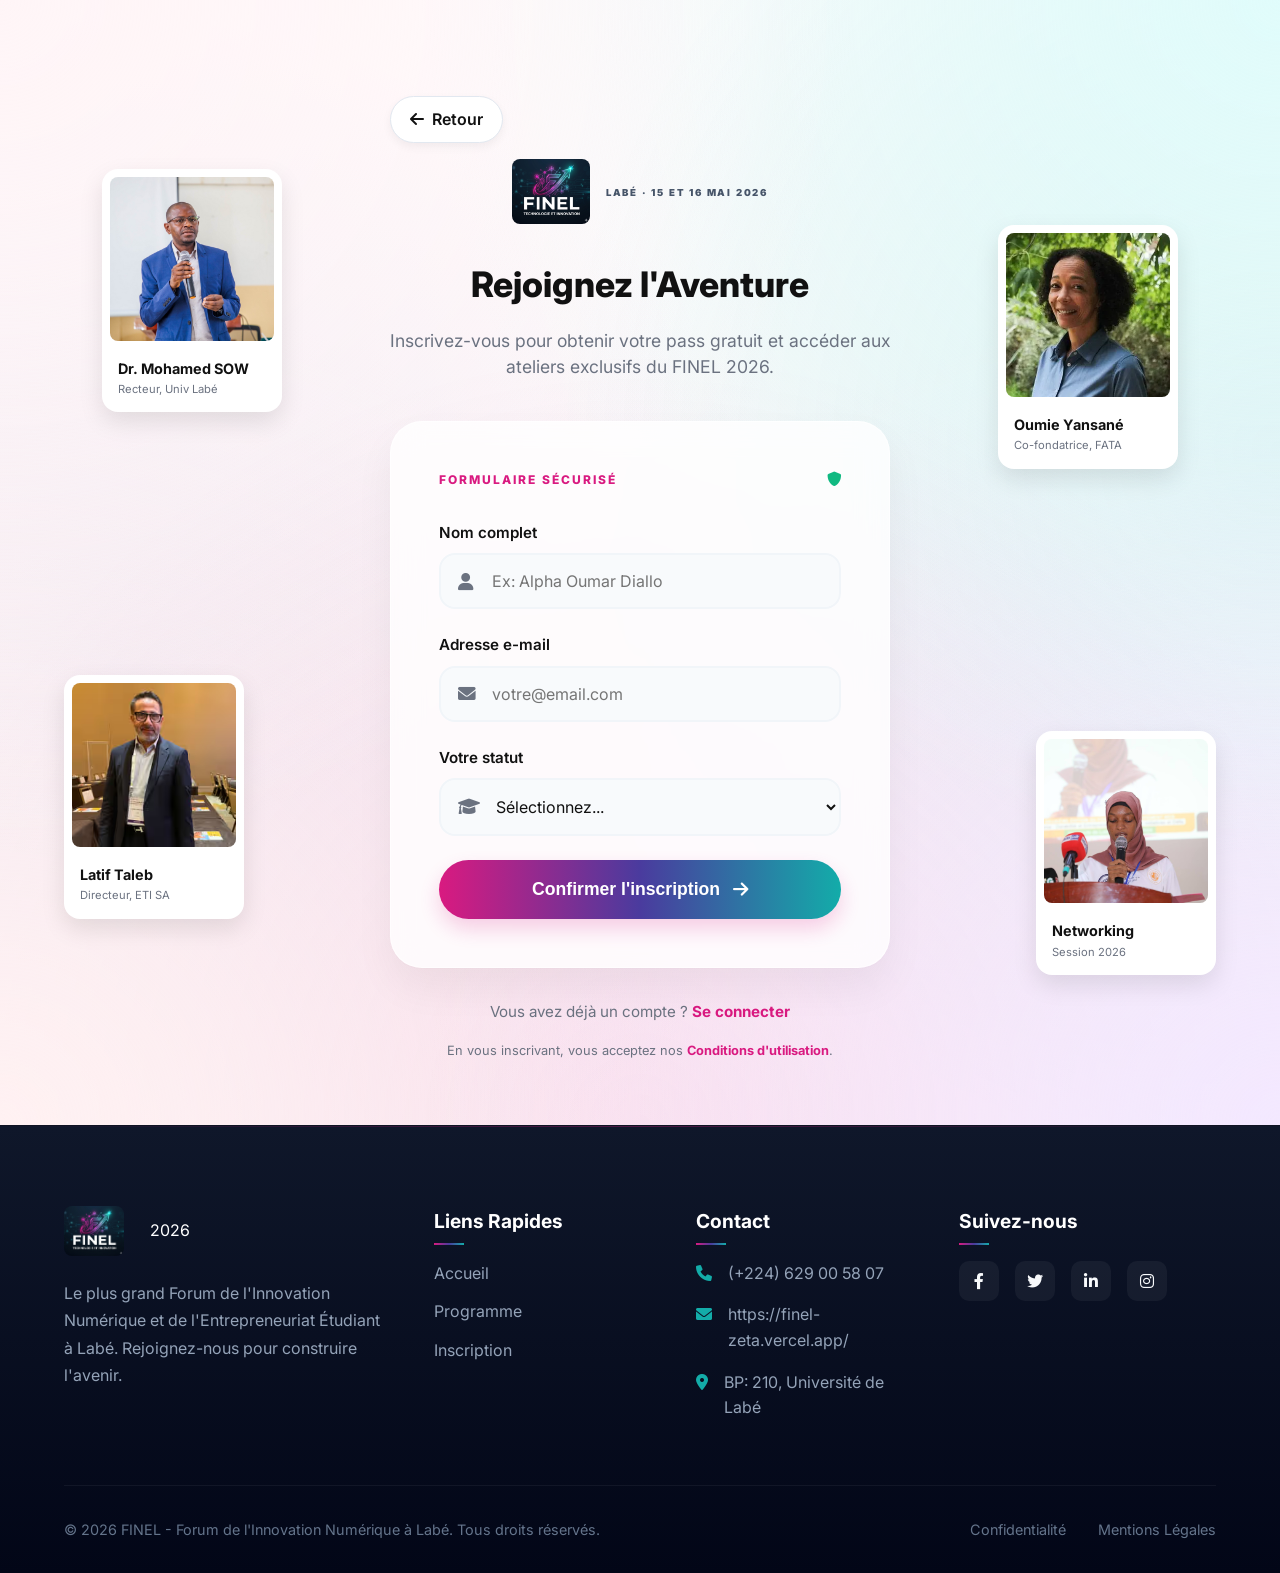
==== commit 8fcdc736: "Fix: overlay sombre sur les sliders hero et CTA pour garantir la lisibilite du texte" ====
--- a/inscription.html
+++ b/inscription.html
@@ -8,6 +8,7 @@
     <link href="https://fonts.googleapis.com/css2?family=Inter:wght@400;600;700;800&display=swap" rel="stylesheet">
     <link rel="stylesheet" href="https://cdnjs.cloudflare.com/ajax/libs/font-awesome/6.0.0/css/all.min.css">
     <link rel="stylesheet" href="style.css">
+    <link rel="icon" type="image/png" href="images/Mon logo-FINEL.png">
 </head>
 
 <body>
@@ -143,7 +144,7 @@
                         </div>
                         <div class="footer-contact-item">
                             <i class="fas fa-envelope"></i>
-                            <span>contact@univ-labe.edu.gn</span>
+                            <span><a href="https://finel-zeta.vercel.app/" target="_blank" style="color:inherit;">https://finel-zeta.vercel.app/</a></span>
                         </div>
                         <div class="footer-contact-item">
                             <i class="fas fa-map-marker-alt"></i>
@@ -192,7 +193,7 @@
                     <img src="images/Mon logo-FINEL.png" alt="Logo FINEL" class="badge-logo">
                     <div class="badge-event-info">
                         <span class="badge-event-name">FINEL 2026</span>
-                        <span class="badge-event-loc">LABÉ &middot; GUINÉE</span>
+                        <span class="badge-event-loc">LABÉ &middot; LABÉ</span>
                     </div>
                 </div>
 
--- a/style.css
+++ b/style.css
@@ -131,6 +131,16 @@
 .hero-slider .slide:nth-child(3) { background-image: url('images/edwin-andrade-4V1dC_eoCwg-unsplash.jpg'); animation-delay: 10s; }
 .hero-slider .slide:nth-child(4) { background-image: url('images/pexels-freestockpro-9275222.jpg'); animation-delay: 15s; }
 
+/* Overlay sombre permanent sur le slider hero pour garantir la lisibilité du texte */
+.hero-slider::after {
+  content: '';
+  position: absolute;
+  inset: 0;
+  background: rgba(10, 15, 35, 0.58);
+  z-index: 2;
+  pointer-events: none;
+}
+
 @keyframes fade {
   0% { opacity: 0; transform: scale(1.05); }
   10%, 25% { opacity: 0.9; transform: scale(1); }
@@ -455,6 +465,16 @@
   position: absolute;
   top: 0; left: 0; width: 100%; height: 100%;
   z-index: 0;
+}
+
+/* Overlay sombre sur le slider CTA */
+.cta-slider::after {
+  content: '';
+  position: absolute;
+  inset: 0;
+  background: rgba(10, 15, 35, 0.5);
+  z-index: 2;
+  pointer-events: none;
 }
 
 .cta-slide {
@@ -1225,6 +1245,64 @@
   .footer-bottom {
     flex-direction: column;
     text-align: center;
+  }
+}
+
+
+/* Tabs System */
+.tabs-container {
+  display: flex;
+  justify-content: center;
+  gap: 1.5rem;
+  margin: 3rem 0 1rem;
+  padding: 0 5%;
+}
+
+.tab-btn {
+  padding: 1rem 2.5rem;
+  border: 1px solid #e2e8f0;
+  background: var(--white);
+  color: var(--text-light);
+  font-weight: 700;
+  border-radius: 50px;
+  cursor: pointer;
+  transition: all 0.3s cubic-bezier(0.4, 0, 0.2, 1);
+  box-shadow: 0 4px 6px rgba(0,0,0,0.05);
+}
+
+.tab-btn.active {
+  background: var(--btn-grad);
+  color: white;
+  border-color: transparent;
+  box-shadow: 0 10px 20px rgba(217, 26, 128, 0.2);
+  transform: translateY(-2px);
+}
+
+.tab-btn:hover:not(.active) {
+  border-color: var(--secondary);
+  color: var(--secondary);
+  background: #fffafa;
+}
+
+.tab-content {
+  display: none;
+  animation: fadeIn 0.5s ease;
+}
+
+.tab-content.active {
+  display: block;
+}
+
+@keyframes fadeIn {
+  from { opacity: 0; transform: translateY(10px); }
+  to { opacity: 1; transform: translateY(0); }
+}
+
+@media (max-width: 768px) {
+  .tabs-container {
+    flex-direction: column;
+    gap: 1rem;
+    align-items: stretch;
   }
 }
 
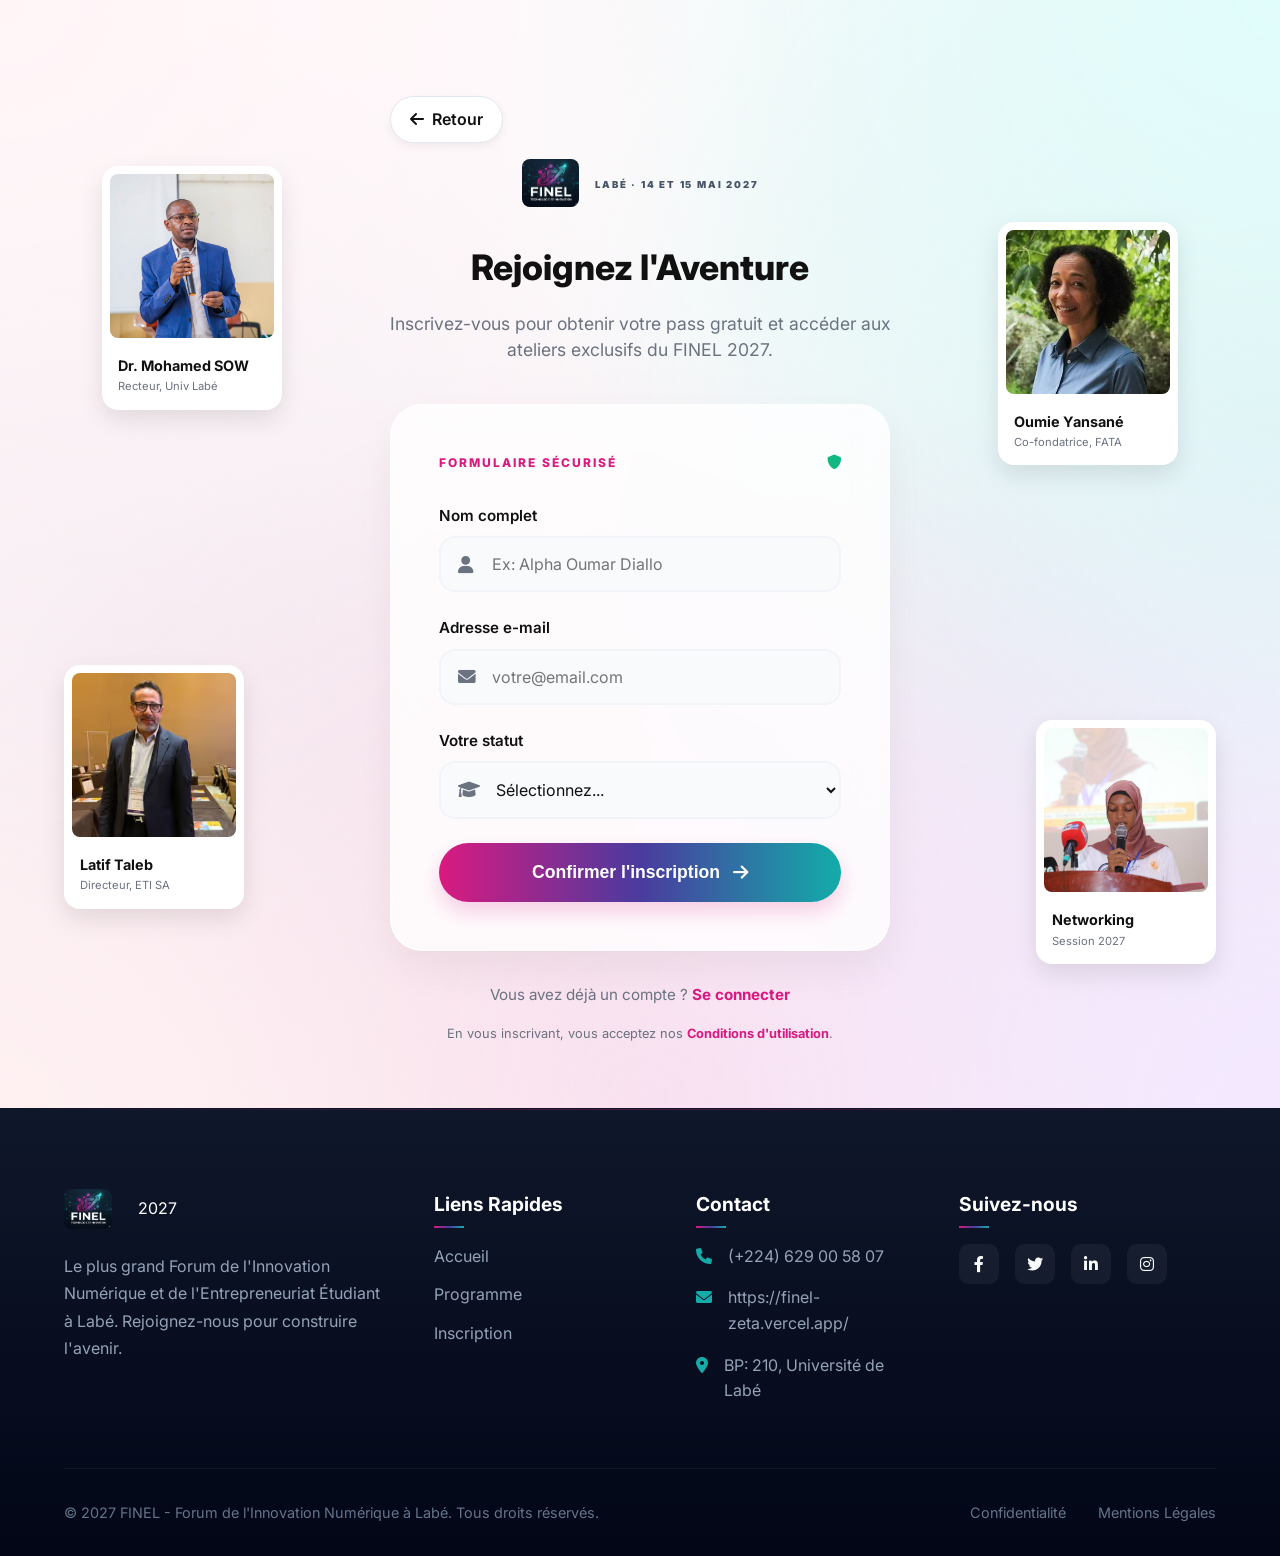
==== commit 83d83fb3: "Mise à jour des dates" ====
--- a/inscription.html
+++ b/inscription.html
@@ -4,7 +4,7 @@
 <head>
     <meta charset="UTF-8">
     <meta name="viewport" content="width=device-width, initial-scale=1.0">
-    <title>Inscription | FINEL 2026</title>
+    <title>Inscription | FINEL 2027</title>
     <link href="https://fonts.googleapis.com/css2?family=Inter:wght@400;600;700;800&display=swap" rel="stylesheet">
     <link rel="stylesheet" href="https://cdnjs.cloudflare.com/ajax/libs/font-awesome/6.0.0/css/all.min.css">
     <link rel="stylesheet" href="style.css">
@@ -41,7 +41,7 @@
             <img src="images/eve4.jpg" alt="Event">
             <div class="card-info">
                 <h4>Networking</h4>
-                <p>Session 2026</p>
+                <p>Session 2027</p>
             </div>
         </div>
 
@@ -55,14 +55,14 @@
                 <a href="index.html" class="logo" style="justify-content: center;">
                     <img src="images/Mon logo-FINEL.png" alt="Logo">
                     <div class="logo-text" style="text-align: left;">
-                        <div class="logo-sub">LABÉ &middot; 15 ET 16 MAI 2026</div>
+                        <div class="logo-sub">LABÉ &middot; 14 ET 15 MAI 2027</div>
                     </div>
                 </a>
             </div>
 
             <div class="reg-header">
                 <h2>Rejoignez l'Aventure</h2>
-                <p>Inscrivez-vous pour obtenir votre pass gratuit et accéder aux ateliers exclusifs du FINEL 2026.</p>
+                <p>Inscrivez-vous pour obtenir votre pass gratuit et accéder aux ateliers exclusifs du FINEL 2027.</p>
             </div>
 
             <div class="reg-form-card">
@@ -121,8 +121,8 @@
                 <div class="footer-col footer-about">
                     <a href="index.html" class="logo" style="color: white; margin-bottom: 1.5rem;">
                         <img src="images/Mon logo-FINEL.png" alt="Logo"
-                            style="height: 50px; margin-right: 10px; border-radius: 8px;">
-                        <span>2026</span>
+                            style="height: 40px; margin-right: 10px; border-radius: 8px;">
+                        <span>2027</span>
                     </a>
                     <p>Le plus grand Forum de l'Innovation Numérique et de l'Entrepreneuriat Étudiant à Labé.
                         Rejoignez-nous pour construire l'avenir.</p>
@@ -163,7 +163,7 @@
                 </div>
             </div>
             <div class="footer-bottom">
-                <p>&copy; 2026 FINEL - Forum de l'Innovation Numérique à Labé. Tous droits réservés.</p>
+                <p>&copy; 2027 FINEL - Forum de l'Innovation Numérique à Labé. Tous droits réservés.</p>
                 <div class="footer-bottom-links">
                     <a href="#">Confidentialité</a>
                     <a href="#">Mentions Légales</a>
@@ -192,7 +192,7 @@
                 <div class="badge-header">
                     <img src="images/Mon logo-FINEL.png" alt="Logo FINEL" class="badge-logo">
                     <div class="badge-event-info">
-                        <span class="badge-event-name">FINEL 2026</span>
+                        <span class="badge-event-name">FINEL 2027</span>
                         <span class="badge-event-loc">LABÉ &middot; LABÉ</span>
                     </div>
                 </div>
@@ -208,8 +208,8 @@
                         <i class="fas fa-qrcode"></i>
                     </div>
                     <div class="badge-dates">
-                        <p>15-16 MAI</p>
-                        <p>2026</p>
+                        <p>14-15 MAI</p>
+                        <p>2027</p>
                     </div>
                 </div>
             </div>
--- a/style.css
+++ b/style.css
@@ -25,7 +25,7 @@
 }
 
 .logo img {
-  height: 65px;
+  height: 48px;
   border-radius: 8px;
 }
 
@@ -988,7 +988,7 @@
 }
 
 .badge-logo {
-  height: 60px;
+  height: 48px;
   border-radius: 10px;
   border: 1px solid rgba(255, 255, 255, 0.2);
 }
@@ -1343,7 +1343,7 @@
   }
 
   .logo img {
-    height: 50px;
+    height: 40px;
   }
 
   .logo-sub {
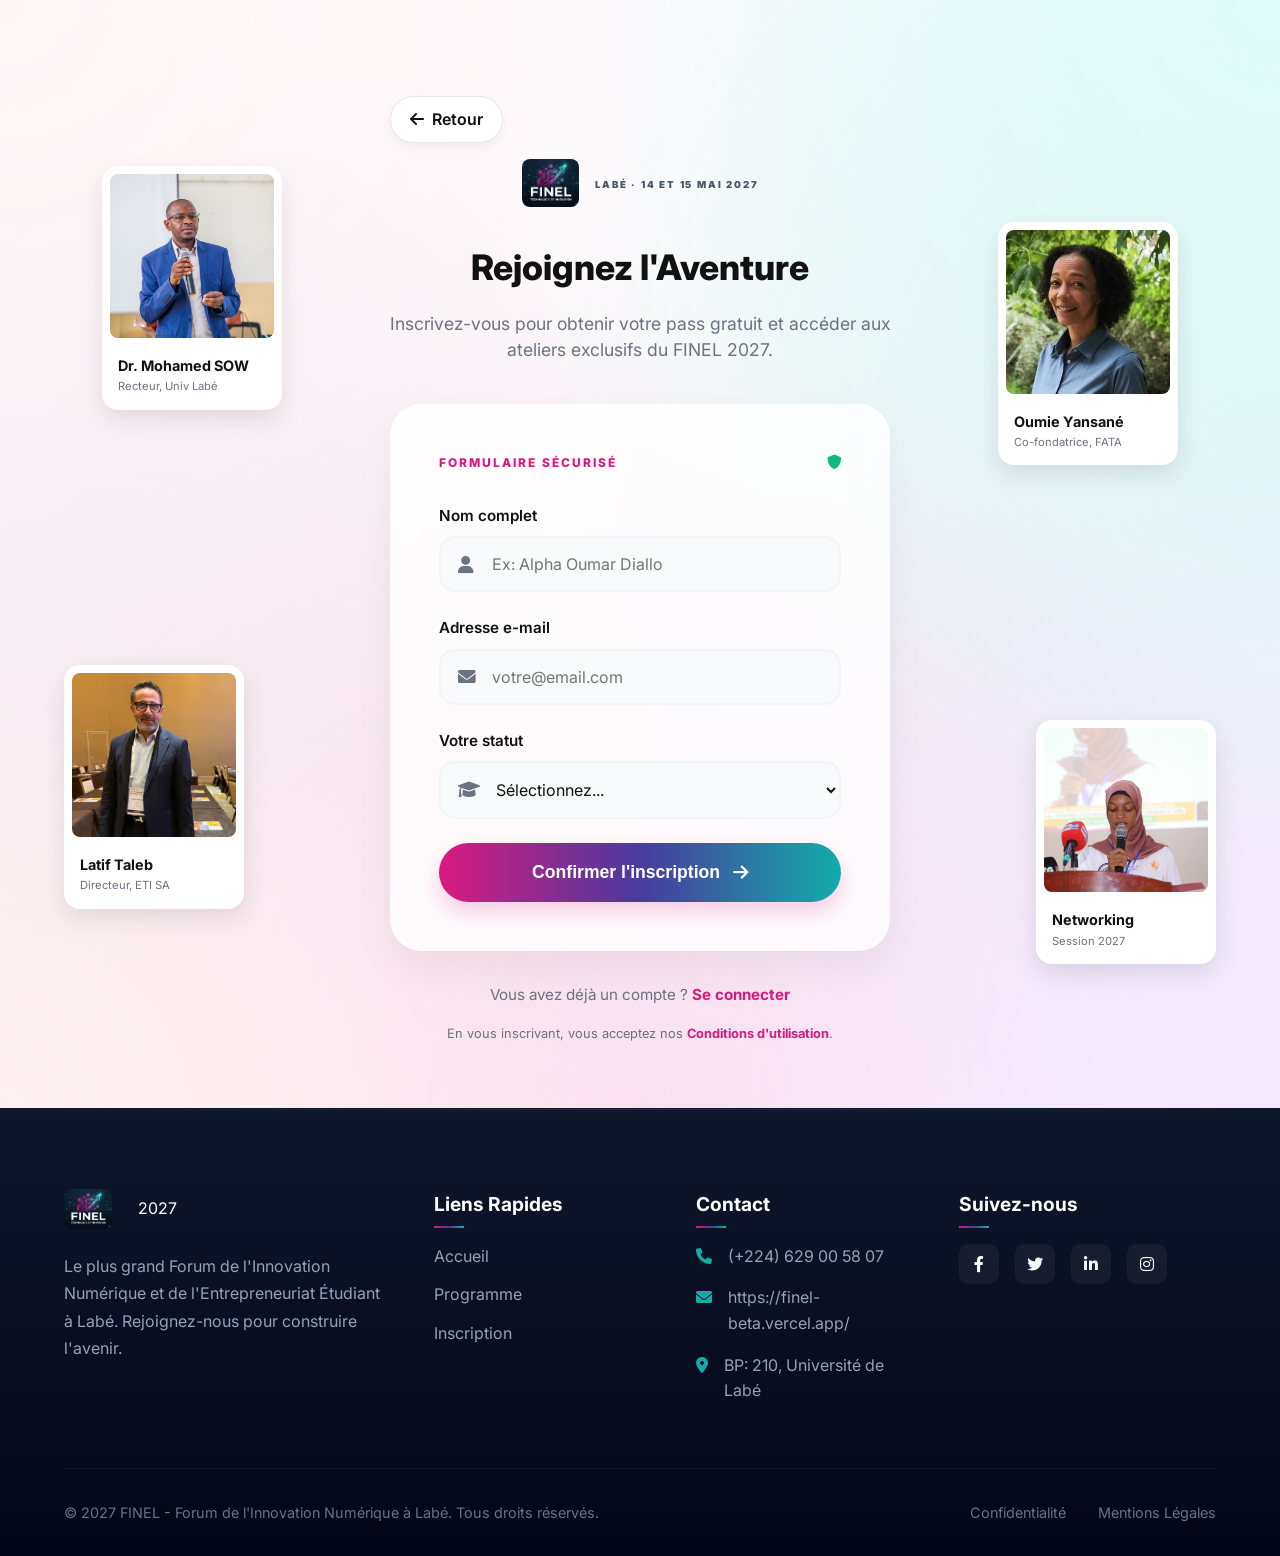
==== commit 94d15f9e: "Supprimer le dossier mes livrables" ====
--- a/inscription.html
+++ b/inscription.html
@@ -144,7 +144,7 @@
                         </div>
                         <div class="footer-contact-item">
                             <i class="fas fa-envelope"></i>
-                            <span><a href="https://finel-zeta.vercel.app/" target="_blank" style="color:inherit;">https://finel-zeta.vercel.app/</a></span>
+                            <span><a href="https://finel-beta.vercel.app/" target="_blank" style="color:inherit;">https://finel-beta.vercel.app/</a></span>
                         </div>
                         <div class="footer-contact-item">
                             <i class="fas fa-map-marker-alt"></i>
